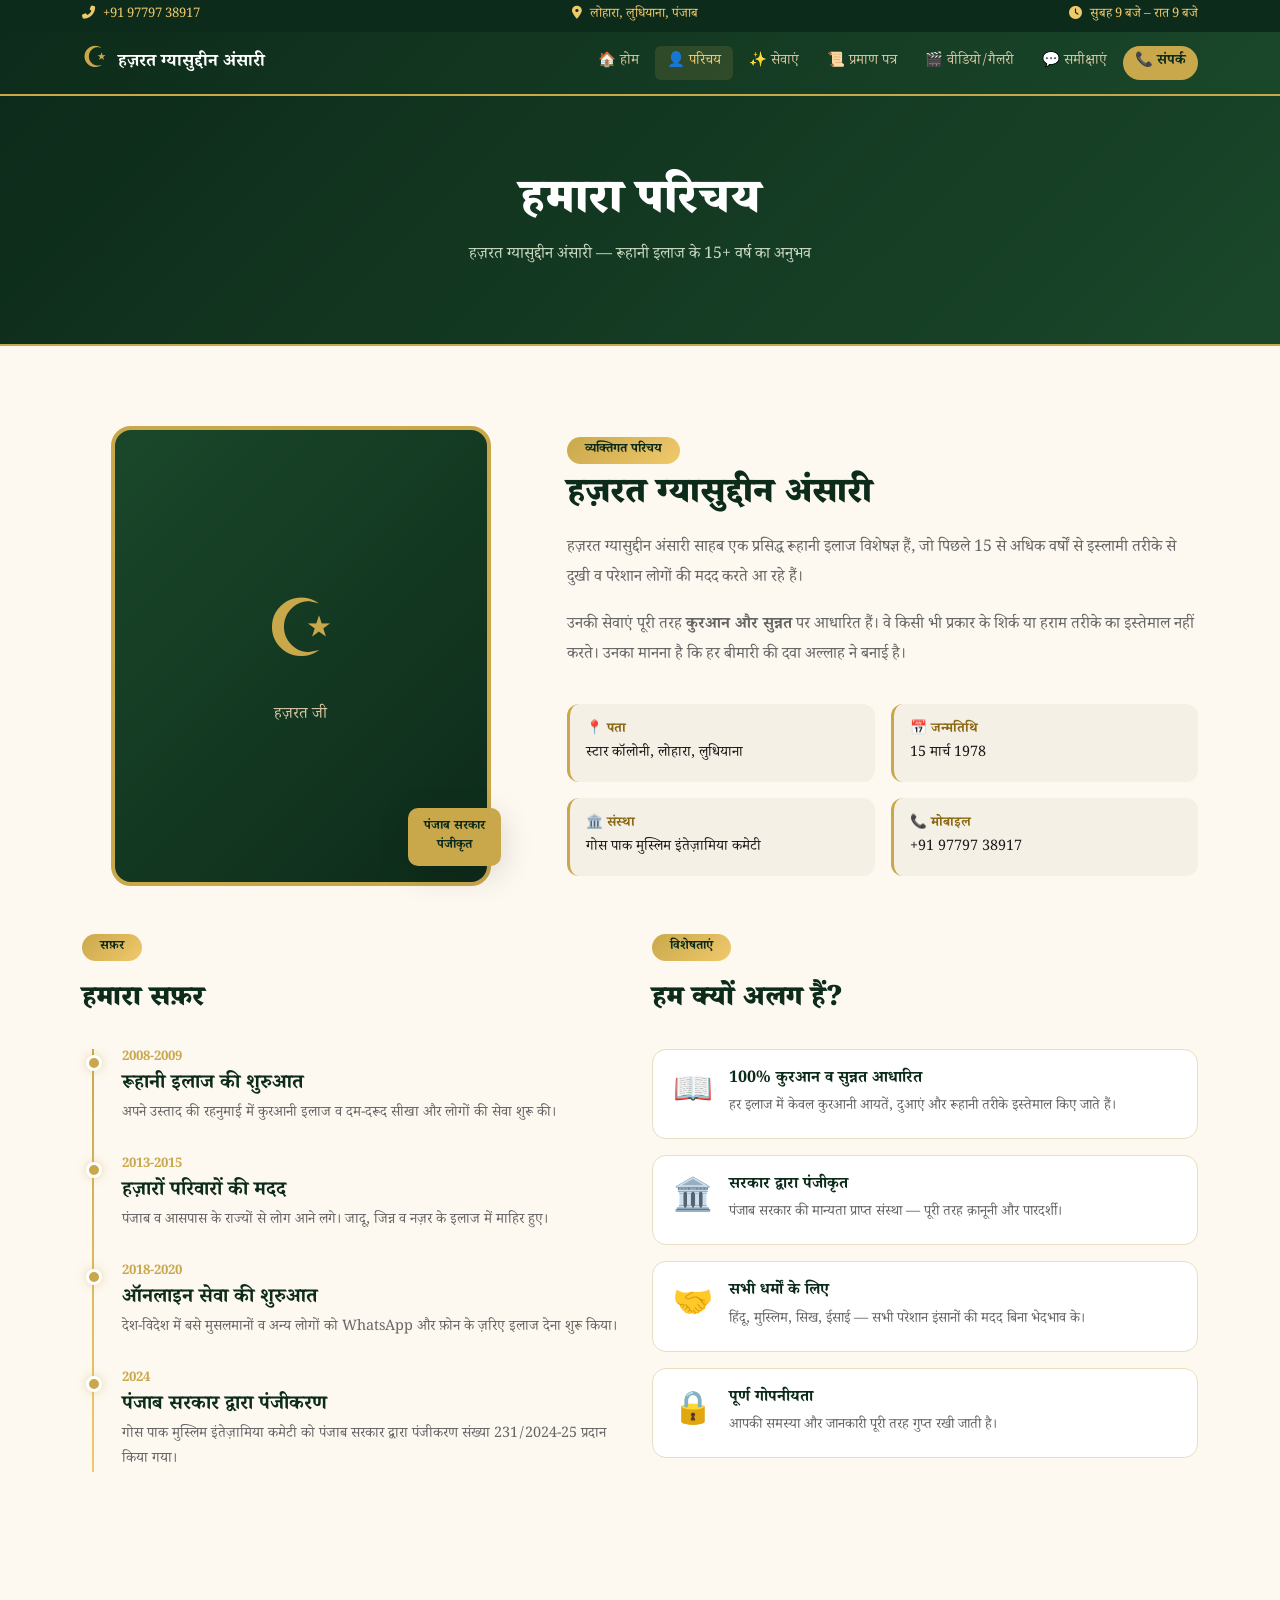
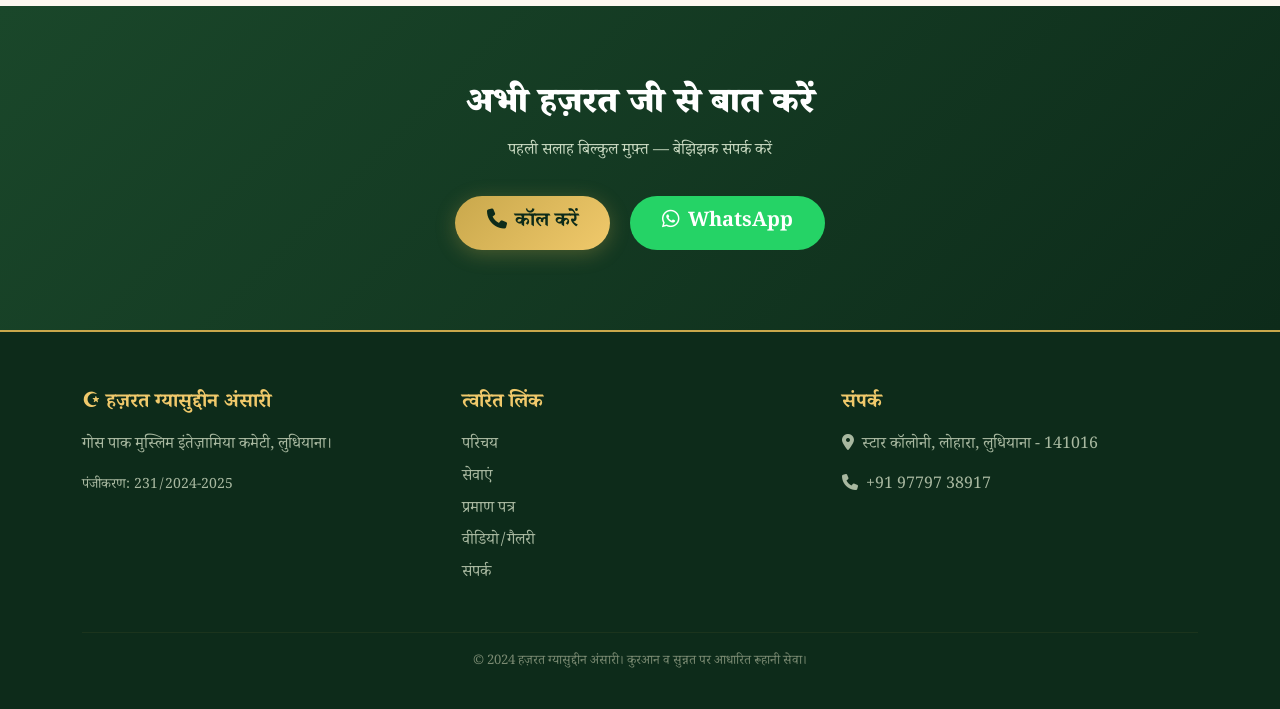
==== about.html @ 9ae83338 "first commit" ====
<!DOCTYPE html>
<html lang="hi">
<head>
<meta charset="UTF-8">
<meta name="viewport" content="width=device-width, initial-scale=1.0">
<title>परिचय — हज़रत ग्यासुद्दीन अंसारी</title>
<link href="https://fonts.googleapis.com/css2?family=Noto+Nastaliq+Urdu&family=Noto+Serif+Devanagari:wght@400;600;700;900&family=Cinzel+Decorative:wght@400;700&display=swap" rel="stylesheet">
<link rel="stylesheet" href="https://cdn.jsdelivr.net/npm/bootstrap@5.3.0/dist/css/bootstrap.min.css">
<link rel="stylesheet" href="https://cdnjs.cloudflare.com/ajax/libs/font-awesome/6.4.0/css/all.min.css">
<link rel="stylesheet" href="style.css">
</head>
<body>
<div class="particles" id="particles"></div>
<div class="topbar">
  <div class="container d-flex justify-content-between align-items-center flex-wrap gap-2">
    <span><i class="fas fa-phone-alt me-2"></i>+91 97797 38917</span>
    <span><i class="fas fa-map-marker-alt me-2"></i>लोहारा, लुधियाना, पंजाब</span>
    <span><i class="fas fa-clock me-2"></i>सुबह 9 बजे – रात 9 बजे</span>
  </div>
</div>
<nav class="navbar navbar-expand-lg sticky-top main-nav">
  <div class="container">
    <a class="navbar-brand" href="index.html"><span class="brand-arabic">☪</span><span class="brand-text">हज़रत ग्यासुद्दीन अंसारी</span></a>
    <button class="navbar-toggler" type="button" data-bs-toggle="collapse" data-bs-target="#navMenu"><span class="navbar-toggler-icon"></span></button>
    <div class="collapse navbar-collapse" id="navMenu">
      <ul class="navbar-nav ms-auto gap-1">
        <li class="nav-item"><a class="nav-link" href="index.html">🏠 होम</a></li>
        <li class="nav-item"><a class="nav-link active" href="about.html">👤 परिचय</a></li>
        <li class="nav-item"><a class="nav-link" href="services.html">✨ सेवाएं</a></li>
        <li class="nav-item"><a class="nav-link" href="certificate.html">📜 प्रमाण पत्र</a></li>
        <li class="nav-item"><a class="nav-link" href="gallery.html">🎬 वीडियो/गैलरी</a></li>
        <li class="nav-item"><a class="nav-link" href="testimonials.html">💬 समीक्षाएं</a></li>
        <li class="nav-item"><a class="nav-link btn-contact" href="contact.html">📞 संपर्क</a></li>
      </ul>
    </div>
  </div>
</nav>

<div class="page-hero">
  <div class="container">
    <h1>हमारा परिचय</h1>
    <p>हज़रत ग्यासुद्दीन अंसारी — रूहानी इलाज के 15+ वर्ष का अनुभव</p>
  </div>
</div>

<section class="section-padded">
  <div class="container">
    <div class="row align-items-center g-5 mb-5">
      <div class="col-lg-5 text-center">
        <div class="about-img-wrap">
          <img src="hazrat-photo.jpg" alt="हज़रत जी" class="about-photo" style="max-width:380px" onerror="this.style.display='none'; this.nextElementSibling.style.display='flex'">
          <div style="display:none; width:380px; height:460px; background:linear-gradient(135deg,#1a472a,#0d2b1a); border-radius:20px; border:4px solid #c9a84c; align-items:center; justify-content:center; flex-direction:column; color:#c9a84c; font-size:5rem; margin:auto;">
            ☪<br><span style="font-size:1rem; color:#d4c5a0;">हज़रत जी</span>
          </div>
          <div class="about-img-badge">पंजाब सरकार<br>पंजीकृत</div>
        </div>
      </div>
      <div class="col-lg-7">
        <span class="section-tag">व्यक्तिगत परिचय</span>
        <h2 class="about-title" style="color:var(--green-dark);">हज़रत ग्यासुद्दीन अंसारी</h2>
        <p style="color:var(--text-muted); line-height:1.9; margin-bottom:16px;">हज़रत ग्यासुद्दीन अंसारी साहब एक प्रसिद्ध रूहानी इलाज विशेषज्ञ हैं, जो पिछले 15 से अधिक वर्षों से इस्लामी तरीके से दुखी व परेशान लोगों की मदद करते आ रहे हैं।</p>
        <p style="color:var(--text-muted); line-height:1.9; margin-bottom:16px;">उनकी सेवाएं पूरी तरह <strong>कुरआन और सुन्नत</strong> पर आधारित हैं। वे किसी भी प्रकार के शिर्क या हराम तरीके का इस्तेमाल नहीं करते। उनका मानना है कि हर बीमारी की दवा अल्लाह ने बनाई है।</p>
        <div class="row g-3 mt-2">
          <div class="col-sm-6">
            <div style="background:#f5f0e6; border-radius:12px; padding:16px; border-left:3px solid var(--gold);">
              <div style="color:var(--gold-dark); font-weight:700; font-size:0.85rem;">📍 पता</div>
              <div style="color:var(--text-dark); font-size:0.9rem; margin-top:4px;">स्टार कॉलोनी, लोहारा, लुधियाना</div>
            </div>
          </div>
          <div class="col-sm-6">
            <div style="background:#f5f0e6; border-radius:12px; padding:16px; border-left:3px solid var(--gold);">
              <div style="color:var(--gold-dark); font-weight:700; font-size:0.85rem;">📅 जन्मतिथि</div>
              <div style="color:var(--text-dark); font-size:0.9rem; margin-top:4px;">15 मार्च 1978</div>
            </div>
          </div>
          <div class="col-sm-6">
            <div style="background:#f5f0e6; border-radius:12px; padding:16px; border-left:3px solid var(--gold);">
              <div style="color:var(--gold-dark); font-weight:700; font-size:0.85rem;">🏛️ संस्था</div>
              <div style="color:var(--text-dark); font-size:0.9rem; margin-top:4px;">गोस पाक मुस्लिम इंतेज़ामिया कमेटी</div>
            </div>
          </div>
          <div class="col-sm-6">
            <div style="background:#f5f0e6; border-radius:12px; padding:16px; border-left:3px solid var(--gold);">
              <div style="color:var(--gold-dark); font-weight:700; font-size:0.85rem;">📞 मोबाइल</div>
              <div style="color:var(--text-dark); font-size:0.9rem; margin-top:4px;">+91 97797 38917</div>
            </div>
          </div>
        </div>
      </div>
    </div>

    <!-- Timeline -->
    <div class="row mt-5">
      <div class="col-lg-6 mb-4">
        <span class="section-tag">सफ़र</span>
        <h3 style="color:var(--green-dark); font-weight:900; margin:12px 0 30px;">हमारा सफ़र</h3>
        <div class="timeline">
          <div class="timeline-item">
            <div class="timeline-year">2008-2009</div>
            <h5>रूहानी इलाज की शुरुआत</h5>
            <p>अपने उस्ताद की रहनुमाई में कुरआनी इलाज व दम-दरूद सीखा और लोगों की सेवा शुरू की।</p>
          </div>
          <div class="timeline-item">
            <div class="timeline-year">2013-2015</div>
            <h5>हज़ारों परिवारों की मदद</h5>
            <p>पंजाब व आसपास के राज्यों से लोग आने लगे। जादू, जिन्न व नज़र के इलाज में माहिर हुए।</p>
          </div>
          <div class="timeline-item">
            <div class="timeline-year">2018-2020</div>
            <h5>ऑनलाइन सेवा की शुरुआत</h5>
            <p>देश-विदेश में बसे मुसलमानों व अन्य लोगों को WhatsApp और फ़ोन के ज़रिए इलाज देना शुरू किया।</p>
          </div>
          <div class="timeline-item">
            <div class="timeline-year">2024</div>
            <h5>पंजाब सरकार द्वारा पंजीकरण</h5>
            <p>गोस पाक मुस्लिम इंतेज़ामिया कमेटी को पंजाब सरकार द्वारा पंजीकरण संख्या 231/2024-25 प्रदान किया गया।</p>
          </div>
        </div>
      </div>
      <div class="col-lg-6">
        <span class="section-tag">विशेषताएं</span>
        <h3 style="color:var(--green-dark); font-weight:900; margin:12px 0 30px;">हम क्यों अलग हैं?</h3>
        <div style="display:flex; flex-direction:column; gap:16px;">
          <div style="background:white; border-radius:14px; padding:20px; border:1px solid #e8dfc0; display:flex; gap:16px; align-items:flex-start;">
            <span style="font-size:2rem;">📖</span>
            <div>
              <h6 style="color:var(--green-dark); font-weight:700;">100% कुरआन व सुन्नत आधारित</h6>
              <p style="color:var(--text-muted); font-size:0.88rem; margin:0;">हर इलाज में केवल कुरआनी आयतें, दुआएं और रूहानी तरीके इस्तेमाल किए जाते हैं।</p>
            </div>
          </div>
          <div style="background:white; border-radius:14px; padding:20px; border:1px solid #e8dfc0; display:flex; gap:16px; align-items:flex-start;">
            <span style="font-size:2rem;">🏛️</span>
            <div>
              <h6 style="color:var(--green-dark); font-weight:700;">सरकार द्वारा पंजीकृत</h6>
              <p style="color:var(--text-muted); font-size:0.88rem; margin:0;">पंजाब सरकार की मान्यता प्राप्त संस्था — पूरी तरह क़ानूनी और पारदर्शी।</p>
            </div>
          </div>
          <div style="background:white; border-radius:14px; padding:20px; border:1px solid #e8dfc0; display:flex; gap:16px; align-items:flex-start;">
            <span style="font-size:2rem;">🤝</span>
            <div>
              <h6 style="color:var(--green-dark); font-weight:700;">सभी धर्मों के लिए</h6>
              <p style="color:var(--text-muted); font-size:0.88rem; margin:0;">हिंदू, मुस्लिम, सिख, ईसाई — सभी परेशान इंसानों की मदद बिना भेदभाव के।</p>
            </div>
          </div>
          <div style="background:white; border-radius:14px; padding:20px; border:1px solid #e8dfc0; display:flex; gap:16px; align-items:flex-start;">
            <span style="font-size:2rem;">🔒</span>
            <div>
              <h6 style="color:var(--green-dark); font-weight:700;">पूर्ण गोपनीयता</h6>
              <p style="color:var(--text-muted); font-size:0.88rem; margin:0;">आपकी समस्या और जानकारी पूरी तरह गुप्त रखी जाती है।</p>
            </div>
          </div>
        </div>
      </div>
    </div>
  </div>
</section>

<section class="cta-section text-center">
  <div class="container">
    <h2>अभी हज़रत जी से बात करें</h2>
    <p>पहली सलाह बिल्कुल मुफ़्त — बेझिझक संपर्क करें</p>
    <a href="tel:+919779738917" class="btn btn-gold btn-lg me-3 mt-3"><i class="fas fa-phone me-2"></i>कॉल करें</a>
    <a href="https://wa.me/919779738917" class="btn btn-whatsapp btn-lg mt-3"><i class="fab fa-whatsapp me-2"></i>WhatsApp</a>
  </div>
</section>

<footer class="main-footer">
  <div class="container">
    <div class="row g-4">
      <div class="col-md-4"><h5>☪ हज़रत ग्यासुद्दीन अंसारी</h5><p>गोस पाक मुस्लिम इंतेज़ामिया कमेटी, लुधियाना।</p><p><small>पंजीकरण: 231/2024-2025</small></p></div>
      <div class="col-md-4"><h5>त्वरित लिंक</h5><ul class="footer-links"><li><a href="about.html">परिचय</a></li><li><a href="services.html">सेवाएं</a></li><li><a href="certificate.html">प्रमाण पत्र</a></li><li><a href="gallery.html">वीडियो/गैलरी</a></li><li><a href="contact.html">संपर्क</a></li></ul></div>
      <div class="col-md-4"><h5>संपर्क</h5><p><i class="fas fa-map-marker-alt me-2"></i>स्टार कॉलोनी, लोहारा, लुधियाना - 141016</p><p><i class="fas fa-phone me-2"></i>+91 97797 38917</p></div>
    </div>
    <hr class="footer-hr"><p class="text-center footer-copy">© 2024 हज़रत ग्यासुद्दीन अंसारी। कुरआन व सुन्नत पर आधारित रूहानी सेवा।</p>
  </div>
</footer>
<script src="https://cdn.jsdelivr.net/npm/bootstrap@5.3.0/dist/js/bootstrap.bundle.min.js"></script>
<script src="main.js"></script>
</body>
</html>
---- style.css ----
/* ===== CSS VARIABLES ===== */
:root {
  --gold: #c9a84c;
  --gold-light: #f0c96b;
  --gold-dark: #8b6914;
  --green-dark: #0d2b1a;
  --green-mid: #1a472a;
  --green-light: #2d6a4f;
  --cream: #fdf8f0;
  --text-dark: #1a1a1a;
  --text-muted: #666;
  --white: #ffffff;
  --shadow: 0 8px 32px rgba(0,0,0,0.15);
  --shadow-gold: 0 4px 20px rgba(201,168,76,0.3);
  --font-hindi: 'Noto Serif Devanagari', serif;
  --font-display: 'Cinzel Decorative', serif;
}

* { box-sizing: border-box; margin: 0; padding: 0; }

body {
  font-family: var(--font-hindi);
  background-color: var(--cream);
  color: var(--text-dark);
  overflow-x: hidden;
}

/* ===== PARTICLES ===== */
.particles {
  position: fixed; top: 0; left: 0; width: 100%; height: 100%;
  pointer-events: none; z-index: 0; overflow: hidden;
}
.particle {
  position: absolute; width: 4px; height: 4px;
  background: var(--gold); border-radius: 50%;
  opacity: 0; animation: floatUp linear infinite;
}
@keyframes floatUp {
  0% { transform: translateY(100vh) rotate(0deg); opacity: 0.6; }
  100% { transform: translateY(-100px) rotate(360deg); opacity: 0; }
}

/* ===== TOP BAR ===== */
.topbar {
  background: var(--green-dark);
  color: var(--gold-light);
  font-size: 0.82rem;
  padding: 6px 0;
  z-index: 1000;
  position: relative;
}

/* ===== NAVBAR ===== */
.main-nav {
  background: linear-gradient(135deg, var(--green-dark) 0%, var(--green-mid) 100%);
  border-bottom: 2px solid var(--gold);
  padding: 12px 0;
  z-index: 999;
}
.navbar-brand {
  display: flex; align-items: center; gap: 10px;
  text-decoration: none;
}
.brand-arabic {
  font-size: 1.8rem; color: var(--gold); line-height: 1;
}
.brand-text {
  color: var(--white);
  font-family: var(--font-hindi);
  font-size: 1.1rem;
  font-weight: 700;
  line-height: 1.2;
}
.nav-link {
  color: #d4c5a0 !important;
  font-size: 0.9rem;
  padding: 6px 12px !important;
  border-radius: 6px;
  transition: all 0.3s;
  font-family: var(--font-hindi);
}
.nav-link:hover, .nav-link.active {
  color: var(--gold-light) !important;
  background: rgba(201,168,76,0.15);
}
.btn-contact {
  background: var(--gold) !important;
  color: var(--green-dark) !important;
  font-weight: 700 !important;
  border-radius: 25px !important;
}
.btn-contact:hover {
  background: var(--gold-light) !important;
}
.navbar-toggler { border-color: var(--gold); }
.navbar-toggler-icon { filter: invert(1); }

/* ===== HERO ===== */
.hero-section {
  min-height: 92vh;
  background: linear-gradient(135deg, var(--green-dark) 0%, #0a1f12 40%, #162d1e 70%, var(--green-dark) 100%);
  display: flex; align-items: center; justify-content: center;
  position: relative; overflow: hidden;
}
.hero-section::before {
  content: '';
  position: absolute; inset: 0;
  background: url("data:image/svg+xml,%3Csvg width='60' height='60' viewBox='0 0 60 60' xmlns='http://www.w3.org/2000/svg'%3E%3Cg fill='none' fill-rule='evenodd'%3E%3Cg fill='%23c9a84c' fill-opacity='0.05'%3E%3Cpath d='M36 34v-4h-2v4h-4v2h4v4h2v-4h4v-2h-4zm0-30V0h-2v4h-4v2h4v4h2V6h4V4h-4zM6 34v-4H4v4H0v2h4v4h2v-4h4v-2H6zM6 4V0H4v4H0v2h4v4h2V6h4V4H6z'/%3E%3C/g%3E%3C/g%3E%3C/svg%3E");
}
.hero-overlay {
  position: absolute; inset: 0;
  background: radial-gradient(ellipse at center, rgba(201,168,76,0.08) 0%, transparent 70%);
}
.hero-content {
  position: relative; z-index: 2;
  padding: 60px 20px;
}
.bismillah-text {
  font-family: 'Noto Nastaliq Urdu', serif;
  font-size: clamp(1.4rem, 4vw, 2.2rem);
  color: var(--gold);
  margin-bottom: 20px;
  text-shadow: 0 0 30px rgba(201,168,76,0.5);
  animation: glowPulse 3s ease-in-out infinite;
}
@keyframes glowPulse {
  0%, 100% { text-shadow: 0 0 20px rgba(201,168,76,0.4); }
  50% { text-shadow: 0 0 40px rgba(201,168,76,0.8); }
}
.hero-title {
  font-family: var(--font-hindi);
  font-size: clamp(2rem, 6vw, 4rem);
  font-weight: 900;
  color: var(--white);
  line-height: 1.2;
  margin-bottom: 16px;
  animation: fadeInUp 0.8s ease both;
}
.hero-subtitle {
  font-size: clamp(0.9rem, 2vw, 1.15rem);
  color: #c8d8c0;
  max-width: 700px;
  margin: 0 auto 20px;
  animation: fadeInUp 0.8s 0.2s ease both;
}
.hero-badge {
  display: inline-block;
  background: rgba(201,168,76,0.15);
  border: 1px solid var(--gold);
  color: var(--gold-light);
  padding: 8px 24px;
  border-radius: 30px;
  font-size: 0.85rem;
  margin-bottom: 10px;
  animation: fadeInUp 0.8s 0.4s ease both;
}
.hero-btns { animation: fadeInUp 0.8s 0.6s ease both; }

@keyframes fadeInUp {
  from { opacity: 0; transform: translateY(30px); }
  to { opacity: 1; transform: translateY(0); }
}

/* ===== BUTTONS ===== */
.btn-gold {
  background: linear-gradient(135deg, var(--gold) 0%, var(--gold-light) 100%);
  color: var(--green-dark) !important;
  font-weight: 700;
  padding: 12px 32px;
  border-radius: 30px;
  border: none;
  font-family: var(--font-hindi);
  transition: all 0.3s;
  box-shadow: var(--shadow-gold);
}
.btn-gold:hover {
  transform: translateY(-3px);
  box-shadow: 0 8px 30px rgba(201,168,76,0.5);
  background: linear-gradient(135deg, var(--gold-light), var(--gold));
  color: var(--green-dark) !important;
}
.btn-outline-gold {
  background: transparent;
  border: 2px solid var(--gold);
  color: var(--gold);
  font-weight: 600;
  padding: 10px 28px;
  border-radius: 30px;
  font-family: var(--font-hindi);
  transition: all 0.3s;
}
.btn-outline-gold:hover {
  background: var(--gold);
  color: var(--green-dark);
}
.btn-whatsapp {
  background: #25D366;
  color: white !important;
  font-weight: 700;
  padding: 12px 32px;
  border-radius: 30px;
  border: none;
  font-family: var(--font-hindi);
  transition: all 0.3s;
}
.btn-whatsapp:hover {
  background: #1da851;
  transform: translateY(-3px);
  color: white !important;
}

/* ===== STATS BAR ===== */
.stats-bar {
  background: linear-gradient(135deg, var(--gold-dark), var(--gold), var(--gold-dark));
  padding: 20px 0;
}
.stat-item { padding: 10px 20px; border-right: 1px solid rgba(255,255,255,0.3); }
.stat-item:last-child { border-right: none; }
.stat-num {
  font-size: 2rem; font-weight: 900;
  color: var(--green-dark);
  font-family: var(--font-hindi);
}
.stat-label { font-size: 0.82rem; color: var(--green-dark); font-weight: 600; }

/* ===== SECTIONS ===== */
.section-padded { padding: 80px 0; }
.bg-light-pattern {
  background: var(--cream);
  position: relative;
}
.section-tag {
  background: linear-gradient(135deg, var(--gold), var(--gold-light));
  color: var(--green-dark);
  padding: 4px 18px;
  border-radius: 20px;
  font-size: 0.8rem;
  font-weight: 700;
  display: inline-block;
  margin-bottom: 12px;
}
.section-title h2 {
  font-size: clamp(1.6rem, 4vw, 2.4rem);
  font-weight: 900;
  color: var(--green-dark);
  margin-bottom: 10px;
}
.section-sub { color: var(--text-muted); font-size: 1rem; }

/* ===== SERVICE CARDS ===== */
.service-card {
  background: white;
  border-radius: 16px;
  padding: 30px 24px;
  height: 100%;
  border: 1px solid #e8dfc0;
  transition: all 0.4s;
  position: relative;
  overflow: hidden;
}
.service-card::before {
  content: '';
  position: absolute; bottom: 0; left: 0; right: 0; height: 3px;
  background: linear-gradient(90deg, var(--gold), var(--gold-light));
  transform: scaleX(0); transition: transform 0.3s;
}
.service-card:hover {
  transform: translateY(-8px);
  box-shadow: var(--shadow-gold);
  border-color: var(--gold);
}
.service-card:hover::before { transform: scaleX(1); }
.service-icon { font-size: 2.8rem; margin-bottom: 14px; }
.service-card h4 {
  color: var(--green-dark);
  font-size: 1.1rem;
  font-weight: 700;
  margin-bottom: 10px;
}
.service-card p { color: var(--text-muted); font-size: 0.9rem; line-height: 1.7; }
.service-link { color: var(--gold-dark); font-weight: 600; text-decoration: none; font-size: 0.9rem; }
.service-link:hover { color: var(--gold); }

/* ===== ABOUT PREVIEW ===== */
.about-preview { background: var(--green-dark); }
.about-img-wrap { position: relative; display: inline-block; }
.about-photo {
  width: 100%; max-width: 380px;
  border-radius: 20px;
  border: 4px solid var(--gold);
  box-shadow: 0 20px 60px rgba(0,0,0,0.4), var(--shadow-gold);
}
.about-img-badge {
  position: absolute; bottom: 20px; right: -10px;
  background: var(--gold);
  color: var(--green-dark);
  padding: 10px 16px;
  border-radius: 10px;
  font-size: 0.8rem;
  font-weight: 700;
  text-align: center;
  box-shadow: var(--shadow);
}
.about-title {
  font-size: clamp(1.6rem, 4vw, 2.2rem);
  font-weight: 900;
  color: var(--white);
  margin-bottom: 16px;
}
.about-desc { color: #c8d8c0; line-height: 1.8; margin-bottom: 20px; }
.about-points { list-style: none; padding: 0; }
.about-points li {
  color: #d4c5a0;
  padding: 8px 0;
  border-bottom: 1px solid rgba(201,168,76,0.2);
  font-size: 0.95rem;
}

/* ===== TESTIMONIALS ===== */
.testimonial-bg { background: #f5f0e6; }
.testi-card {
  background: white;
  border-radius: 16px;
  padding: 28px;
  border-left: 4px solid var(--gold);
  box-shadow: var(--shadow);
  height: 100%;
}
.testi-stars { color: var(--gold); font-size: 1.2rem; margin-bottom: 12px; }
.testi-card p { color: var(--text-muted); line-height: 1.8; font-style: italic; margin-bottom: 14px; }
.testi-name { color: var(--green-dark); font-weight: 700; font-size: 0.9rem; }

/* ===== CTA SECTION ===== */
.cta-section {
  background: linear-gradient(135deg, var(--green-mid), var(--green-dark));
  padding: 80px 20px;
  position: relative;
}
.cta-section h2 { color: var(--white); font-size: clamp(1.5rem, 4vw, 2.2rem); font-weight: 900; margin-bottom: 12px; }
.cta-section p { color: #c8d8c0; font-size: 1rem; }

/* ===== FOOTER ===== */
.main-footer {
  background: var(--green-dark);
  color: #a8b8a0;
  padding: 60px 0 20px;
  border-top: 2px solid var(--gold);
}
.main-footer h5 { color: var(--gold-light); margin-bottom: 18px; font-weight: 700; }
.footer-links { list-style: none; padding: 0; }
.footer-links li { margin-bottom: 8px; }
.footer-links a { color: #a8b8a0; text-decoration: none; transition: color 0.3s; }
.footer-links a:hover { color: var(--gold); }
.footer-hr { border-color: rgba(201,168,76,0.3); margin: 30px 0 20px; }
.footer-copy { color: #7a8a72; font-size: 0.82rem; }

/* ===== PAGE HERO (inner pages) ===== */
.page-hero {
  background: linear-gradient(135deg, var(--green-dark), var(--green-mid));
  padding: 80px 0 60px;
  text-align: center;
  border-bottom: 2px solid var(--gold);
}
.page-hero h1 { color: var(--white); font-size: clamp(1.8rem, 5vw, 3rem); font-weight: 900; margin-bottom: 10px; }
.page-hero p { color: #c8d8c0; font-size: 1rem; }

/* ===== CERTIFICATE PAGE ===== */
.cert-img {
  max-width: 100%;
  border: 4px solid var(--gold);
  border-radius: 12px;
  box-shadow: var(--shadow-gold);
}
.cert-info-box {
  background: white;
  border-radius: 16px;
  padding: 30px;
  border: 1px solid #e8dfc0;
  height: 100%;
}
.cert-detail { display: flex; gap: 10px; margin-bottom: 14px; align-items: flex-start; }
.cert-detail .label { color: var(--gold-dark); font-weight: 700; min-width: 130px; }
.cert-detail .value { color: var(--text-dark); }

/* ===== GALLERY ===== */
.yt-embed { border-radius: 12px; overflow: hidden; box-shadow: var(--shadow); border: 2px solid var(--gold); }
.yt-embed iframe { width: 100%; aspect-ratio: 16/9; border: none; }
.gallery-placeholder {
  background: linear-gradient(135deg, var(--green-dark), var(--green-mid));
  border-radius: 12px;
  padding: 60px 20px;
  text-align: center;
  border: 2px dashed var(--gold);
  color: #c8d8c0;
}
.gallery-placeholder i { font-size: 3rem; color: var(--gold); margin-bottom: 14px; display: block; }

/* ===== CONTACT PAGE ===== */
.contact-card {
  background: white;
  border-radius: 16px;
  padding: 30px;
  text-align: center;
  border: 1px solid #e8dfc0;
  transition: all 0.3s;
  height: 100%;
}
.contact-card:hover { transform: translateY(-5px); box-shadow: var(--shadow-gold); border-color: var(--gold); }
.contact-icon { font-size: 3rem; margin-bottom: 16px; }
.contact-card h5 { color: var(--green-dark); font-weight: 700; margin-bottom: 8px; }
.contact-card p { color: var(--text-muted); font-size: 0.9rem; }
.contact-form {
  background: white;
  border-radius: 20px;
  padding: 40px;
  box-shadow: var(--shadow);
  border: 1px solid #e8dfc0;
}
.form-control, .form-select {
  border: 1px solid #ddd;
  border-radius: 10px;
  padding: 12px 16px;
  font-family: var(--font-hindi);
  font-size: 0.9rem;
  transition: border-color 0.3s;
}
.form-control:focus, .form-select:focus {
  border-color: var(--gold);
  box-shadow: 0 0 0 3px rgba(201,168,76,0.15);
}
.form-label { color: var(--green-dark); font-weight: 600; font-size: 0.9rem; margin-bottom: 6px; }

/* ===== ABOUT DETAIL PAGE ===== */
.timeline { position: relative; padding-left: 40px; }
.timeline::before {
  content: ''; position: absolute; left: 10px; top: 0; bottom: 0;
  width: 2px; background: linear-gradient(180deg, var(--gold), var(--gold-light));
}
.timeline-item { position: relative; margin-bottom: 30px; }
.timeline-item::before {
  content: ''; position: absolute; left: -36px; top: 6px;
  width: 16px; height: 16px; border-radius: 50%;
  background: var(--gold); border: 3px solid white;
  box-shadow: 0 0 10px rgba(201,168,76,0.4);
}
.timeline-item h5 { color: var(--green-dark); font-weight: 700; margin-bottom: 5px; }
.timeline-item p { color: var(--text-muted); font-size: 0.9rem; line-height: 1.7; }
.timeline-year { color: var(--gold); font-size: 0.82rem; font-weight: 700; margin-bottom: 4px; }

/* ===== SERVICES DETAIL ===== */
.service-detail-card {
  background: white;
  border-radius: 20px;
  padding: 35px;
  margin-bottom: 30px;
  border: 1px solid #e8dfc0;
  display: flex; gap: 24px; align-items: flex-start;
  transition: all 0.3s;
}
.service-detail-card:hover { box-shadow: var(--shadow-gold); border-color: var(--gold); }
.service-detail-icon { font-size: 3.5rem; flex-shrink: 0; }
.service-detail-card h4 { color: var(--green-dark); font-size: 1.3rem; font-weight: 700; margin-bottom: 10px; }
.service-detail-card p { color: var(--text-muted); line-height: 1.8; }
.service-tags { display: flex; flex-wrap: wrap; gap: 8px; margin-top: 12px; }
.service-tag {
  background: #f0e8d0; color: var(--gold-dark);
  padding: 4px 12px; border-radius: 20px; font-size: 0.78rem; font-weight: 600;
}

/* ===== RESPONSIVE ===== */
@media (max-width: 768px) {
  .service-detail-card { flex-direction: column; gap: 14px; }
  .stat-item { border-right: none; border-bottom: 1px solid rgba(255,255,255,0.3); }
  .stat-item:last-child { border-bottom: none; }
  .topbar .container { justify-content: center; }
  .hero-btns .btn { display: block; width: 80%; margin: 8px auto; }
}
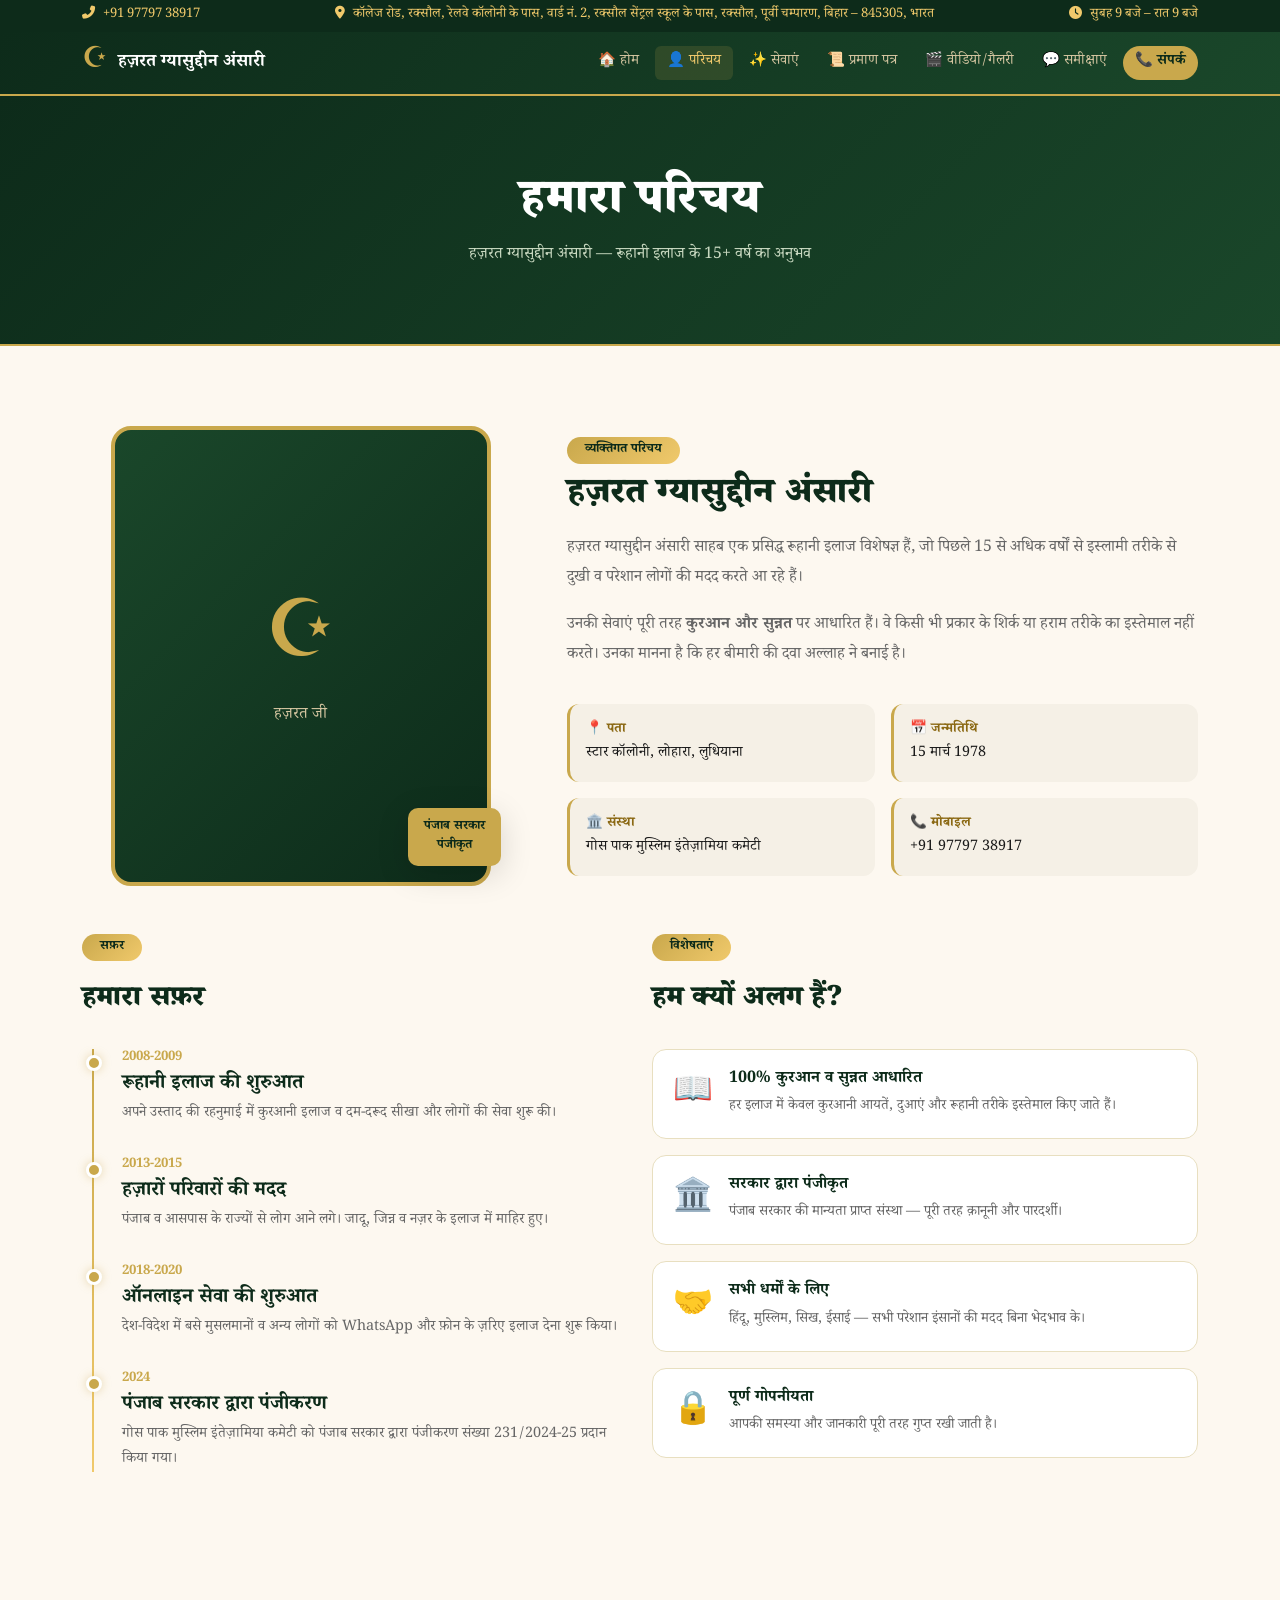
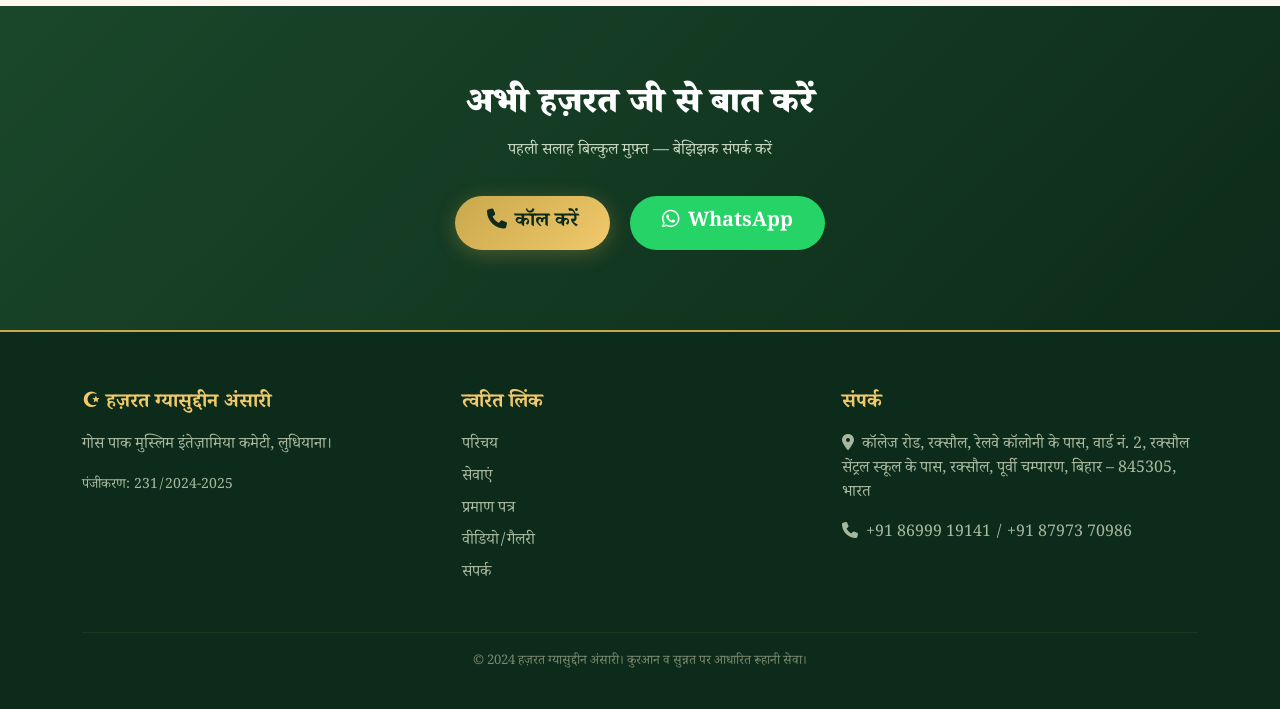
==== commit 920e026a: "updated address" ====
--- a/about.html
+++ b/about.html
@@ -14,7 +14,7 @@
 <div class="topbar">
   <div class="container d-flex justify-content-between align-items-center flex-wrap gap-2">
     <span><i class="fas fa-phone-alt me-2"></i>+91 97797 38917</span>
-    <span><i class="fas fa-map-marker-alt me-2"></i>लोहारा, लुधियाना, पंजाब</span>
+    <span><i class="fas fa-map-marker-alt me-2"></i>कॉलेज रोड, रक्सौल, रेलवे कॉलोनी के पास, वार्ड नं. 2, रक्सौल सेंट्रल स्कूल के पास, रक्सौल, पूर्वी चम्पारण, बिहार – 845305, भारत</span>
     <span><i class="fas fa-clock me-2"></i>सुबह 9 बजे – रात 9 बजे</span>
   </div>
 </div>
@@ -48,7 +48,7 @@
     <div class="row align-items-center g-5 mb-5">
       <div class="col-lg-5 text-center">
         <div class="about-img-wrap">
-          <img src="hazrat-photo.jpg" alt="हज़रत जी" class="about-photo" style="max-width:380px" onerror="this.style.display='none'; this.nextElementSibling.style.display='flex'">
+          <img src="./Gallary/hazrat-photo.jpg" alt="हज़रत जी" class="about-photo" style="max-width:380px" onerror="this.style.display='none'; this.nextElementSibling.style.display='flex'">
           <div style="display:none; width:380px; height:460px; background:linear-gradient(135deg,#1a472a,#0d2b1a); border-radius:20px; border:4px solid #c9a84c; align-items:center; justify-content:center; flex-direction:column; color:#c9a84c; font-size:5rem; margin:auto;">
             ☪<br><span style="font-size:1rem; color:#d4c5a0;">हज़रत जी</span>
           </div>
@@ -169,7 +169,7 @@
     <div class="row g-4">
       <div class="col-md-4"><h5>☪ हज़रत ग्यासुद्दीन अंसारी</h5><p>गोस पाक मुस्लिम इंतेज़ामिया कमेटी, लुधियाना।</p><p><small>पंजीकरण: 231/2024-2025</small></p></div>
       <div class="col-md-4"><h5>त्वरित लिंक</h5><ul class="footer-links"><li><a href="about.html">परिचय</a></li><li><a href="services.html">सेवाएं</a></li><li><a href="certificate.html">प्रमाण पत्र</a></li><li><a href="gallery.html">वीडियो/गैलरी</a></li><li><a href="contact.html">संपर्क</a></li></ul></div>
-      <div class="col-md-4"><h5>संपर्क</h5><p><i class="fas fa-map-marker-alt me-2"></i>स्टार कॉलोनी, लोहारा, लुधियाना - 141016</p><p><i class="fas fa-phone me-2"></i>+91 97797 38917</p></div>
+      <div class="col-md-4"><h5>संपर्क</h5><p><i class="fas fa-map-marker-alt me-2"></i>कॉलेज रोड, रक्सौल, रेलवे कॉलोनी के पास, वार्ड नं. 2, रक्सौल सेंट्रल स्कूल के पास, रक्सौल, पूर्वी चम्पारण, बिहार – 845305, भारत</p><p><i class="fas fa-phone me-2"></i>+91 86999 19141 / +91 87973 70986</p></div>
     </div>
     <hr class="footer-hr"><p class="text-center footer-copy">© 2024 हज़रत ग्यासुद्दीन अंसारी। कुरआन व सुन्नत पर आधारित रूहानी सेवा।</p>
   </div>
--- a/style.css
+++ b/style.css
@@ -474,4 +474,237 @@
   .stat-item:last-child { border-bottom: none; }
   .topbar .container { justify-content: center; }
   .hero-btns .btn { display: block; width: 80%; margin: 8px auto; }
-}
+  .carousel-slide { min-height: 55vh; }
+  .carousel-content { padding: 40px 15px; }
+  .hero-title { font-size: 1.6rem; }
+  .hero-subtitle { font-size: 0.9rem; }
+  .slide-tag-hero { font-size: 0.75rem; padding: 6px 16px; }
+  .carousel-indicators button { width: 8px; height: 8px; margin: 0 3px; }
+  .carousel-indicators .active { width: 24px; }
+}
+
+@media (max-width: 480px) {
+  .carousel-slide { min-height: 50vh; background-size: contain; }
+  .carousel-content { padding: 30px 12px; }
+  .hero-title { font-size: 1.3rem; line-height: 1.3; }
+  .hero-subtitle { font-size: 0.8rem; }
+  .hero-badge { font-size: 0.7rem; padding: 4px 8px; }
+  .slide-tag-hero { font-size: 0.7rem; padding: 5px 12px; }
+  .hero-btns { display: flex; flex-direction: column; gap: 8px; }
+  .hero-btns .btn { font-size: 0.85rem; padding: 8px 16px; }
+}
+
+/* ===== POPUP ===== */
+.popup-overlay {
+  display: none;
+  position: fixed; inset: 0; z-index: 9999;
+  background: rgba(0,0,0,0.75);
+  align-items: center; justify-content: center;
+  padding: 20px;
+  animation: fadeIn 0.4s ease;
+}
+.popup-overlay.show { display: flex; }
+@keyframes fadeIn { from { opacity: 0; } to { opacity: 1; } }
+.popup-box {
+  background: white; border-radius: 24px;
+  padding: 36px 32px; max-width: 520px; width: 100%;
+  text-align: center; position: relative;
+  border: 3px solid var(--gold);
+  box-shadow: 0 20px 60px rgba(0,0,0,0.4), var(--shadow-gold);
+  animation: slideUp 0.4s ease;
+  max-height: 90vh; overflow-y: auto;
+}
+@keyframes slideUp { from { transform: translateY(40px); opacity: 0; } to { transform: translateY(0); opacity: 1; } }
+.popup-close {
+  position: absolute; top: 14px; right: 16px;
+  background: #f0e8d0; border: none; width: 32px; height: 32px;
+  border-radius: 50%; cursor: pointer; font-size: 0.9rem;
+  color: var(--green-dark); font-weight: 700;
+  transition: all 0.2s;
+}
+.popup-close:hover { background: var(--gold); color: white; }
+.popup-icon { font-size: 3rem; margin-bottom: 6px; }
+.popup-bismillah {
+  font-family: 'Noto Nastaliq Urdu', serif;
+  font-size: 1.2rem; color: var(--gold);
+  margin-bottom: 10px;
+}
+.popup-box h3 { color: var(--green-dark); font-weight: 900; font-size: 1.3rem; margin-bottom: 6px; }
+.popup-problems {
+  display: flex; flex-wrap: wrap; gap: 8px;
+  justify-content: center; margin: 14px 0;
+}
+.popup-problems span {
+  background: #f0e8d0; color: var(--gold-dark);
+  padding: 5px 12px; border-radius: 20px; font-size: 0.8rem; font-weight: 600;
+  border: 1px solid #e0d0a0;
+}
+.popup-tagline {
+  color: var(--green-mid); font-weight: 700; font-size: 0.95rem;
+  margin-bottom: 16px;
+}
+.popup-btns { display: flex; gap: 12px; justify-content: center; flex-wrap: wrap; }
+
+/* ===== HERO CAROUSEL ===== */
+.carousel-slide {
+  min-height: 70vh;
+  display: flex; align-items: center; justify-content: center;
+  position: relative;
+  background-size: contain; background-position: center; background-repeat: no-repeat;
+  background-color: #0d2b1a;
+}
+.cs1 { background-image: url('Gallary/photo1.jpeg'); }
+.cs2 { background-image: url('Gallary/photo2.jpeg'); }
+.cs3 { background-image: url('Gallary/photo3.jpeg'); }
+.cs4 { background: linear-gradient(135deg, #2b1a0d 0%, #3a2a1a 100%); }
+.cs5 { background: linear-gradient(135deg, #0d2b20 0%, #1a3a2d 100%); }
+.carousel-slide::before {
+  content: '';
+  position: absolute; inset: 0;
+  background: url("data:image/svg+xml,%3Csvg width='80' height='80' viewBox='0 0 80 80' xmlns='http://www.w3.org/2000/svg'%3E%3Cg fill='%23c9a84c' fill-opacity='0.04'%3E%3Cpath d='M40 40m-30 0a30 30 0 1 1 60 0a30 30 0 1 1 -60 0'/%3E%3C/g%3E%3C/svg%3E");
+  pointer-events: none;
+}
+.carousel-overlay {
+  position: absolute; inset: 0;
+  background: linear-gradient(to bottom, rgba(201,168,76,0.15) 0%, rgba(13,43,26,0.3) 100%);
+  pointer-events: none;
+}
+.carousel-content {
+  position: relative; z-index: 2;
+  padding: 60px 20px;
+  max-width: 600px;
+}
+.slide-tag-hero {
+  display: inline-block;
+  background: rgba(201,168,76,0.25);
+  border: 1px solid var(--gold);
+  color: var(--gold-light);
+  padding: 8px 20px; border-radius: 25px;
+  font-size: 0.85rem; margin-bottom: 14px;
+  font-weight: 600;
+}
+.carousel-indicators button {
+  width: 10px; height: 10px; border-radius: 50%;
+  background: rgba(201,168,76,0.5);
+  border: none; margin: 0 4px;
+}
+.carousel-indicators .active { background: var(--gold); width: 28px; border-radius: 5px; }
+
+/* ===== SOCIAL BAR ===== */
+.social-bar {
+  background: #0a1e12;
+  padding: 12px 0;
+  border-bottom: 1px solid rgba(201,168,76,0.2);
+}
+.social-label { color: #8aab82; font-size: 0.85rem; }
+.social-link-btn {
+  display: inline-block; padding: 5px 14px;
+  border-radius: 20px; font-size: 0.82rem;
+  font-weight: 600; text-decoration: none;
+  margin: 3px 4px; transition: all 0.3s;
+}
+.fb-btn { background: #1877F2; color: white; }
+.fb-btn:hover { background: #0d5dbf; color: white; }
+.wa-btn { background: #25D366; color: white; }
+.wa-btn:hover { background: #1da851; color: white; }
+.yt-btn { background: #FF0000; color: white; }
+.yt-btn:hover { background: #cc0000; color: white; }
+.call-btn { background: var(--gold); color: var(--green-dark); }
+.call-btn:hover { background: var(--gold-light); color: var(--green-dark); }
+
+/* ===== PHOTO CAROUSEL ===== */
+.photo-frame {
+  border-radius: 14px; overflow: hidden;
+  border: 3px solid rgba(201,168,76,0.4);
+  height: 240px;
+  transition: border-color 0.3s;
+}
+.photo-frame:hover { border-color: var(--gold); }
+.photo-frame img { width: 100%; height: 100%; object-fit: cover; }
+.pfill {
+  width: 100%; height: 100%;
+  background: linear-gradient(135deg, #1a472a, #0d2b1a);
+  display: flex; align-items: center; justify-content: center;
+  flex-direction: column; color: var(--gold);
+  font-size: 2.5rem; text-align: center;
+}
+.pfill span { font-size: 0.82rem; color: #c8d8c0; margin-top: 8px; font-family: var(--font-hindi); }
+
+/* ===== ONLINE BANNER ===== */
+.online-banner {
+  background: linear-gradient(135deg, #0d2b1a, #1a3a5c, #0d1a2b);
+  position: relative;
+  overflow: hidden;
+}
+.online-banner::before {
+  content: '💻';
+  position: absolute; right: -20px; bottom: -20px;
+  font-size: 12rem; opacity: 0.05;
+}
+.online-feat {
+  background: rgba(201,168,76,0.15);
+  border: 1px solid rgba(201,168,76,0.3);
+  color: var(--gold-light);
+  padding: 10px 16px; border-radius: 12px;
+  font-size: 0.88rem; font-weight: 600;
+  text-align: center;
+}
+.online-feat i { margin-right: 6px; }
+
+/* ===== ONLINE SERVICE CARD ACCENT ===== */
+.online-card { border-color: rgba(37,211,102,0.3) !important; }
+.online-card:hover { border-color: #25D366 !important; }
+
+/* ===== FOOTER SOCIAL ===== */
+.footer-social { display: flex; gap: 10px; }
+.fsb {
+  width: 38px; height: 38px; border-radius: 50%;
+  display: flex; align-items: center; justify-content: center;
+  text-decoration: none; font-size: 0.9rem;
+  transition: transform 0.3s, opacity 0.3s;
+}
+.fsb:hover { transform: scale(1.15); opacity: 0.9; }
+.fb-s { background: #1877F2; color: white; }
+.wa-s { background: #25D366; color: white; }
+.yt-s { background: #FF0000; color: white; }
+
+/* ===== WHATSAPP FLOAT ===== */
+.whatsapp-float {
+  position: fixed; bottom: 24px; right: 24px; z-index: 9000;
+  background: #25D366; color: white !important;
+  width: 60px; height: 60px; border-radius: 50%;
+  display: flex; align-items: center; justify-content: center;
+  font-size: 1.8rem; box-shadow: 0 4px 20px rgba(37,211,102,0.5);
+  text-decoration: none;
+  animation: waPulse 2s ease-in-out infinite;
+  transition: transform 0.3s;
+}
+.whatsapp-float:hover { transform: scale(1.1); color: white !important; }
+@keyframes waPulse {
+  0%, 100% { box-shadow: 0 4px 20px rgba(37,211,102,0.5); }
+  50% { box-shadow: 0 4px 35px rgba(37,211,102,0.8); }
+}
+
+/* ===== ONLINE PAGE ===== */
+.online-step-card {
+  background: white; border-radius: 16px;
+  padding: 28px; text-align: center;
+  border: 1px solid #e8dfc0; height: 100%;
+  transition: all 0.3s;
+}
+.online-step-card:hover { transform: translateY(-6px); box-shadow: var(--shadow-gold); border-color: var(--gold); }
+.online-step-num {
+  width: 50px; height: 50px; border-radius: 50%;
+  background: linear-gradient(135deg, var(--gold), var(--gold-light));
+  color: var(--green-dark); font-weight: 900; font-size: 1.3rem;
+  display: flex; align-items: center; justify-content: center;
+  margin: 0 auto 14px;
+}
+.online-option-card {
+  background: white; border-radius: 20px;
+  padding: 32px; text-align: center;
+  border: 2px solid #e8dfc0; height: 100%;
+  transition: all 0.3s;
+}
+.online-option-card:hover { border-color: var(--gold); box-shadow: var(--shadow-gold); }
+.online-option-icon { font-size: 3rem; margin-bottom: 14px; }
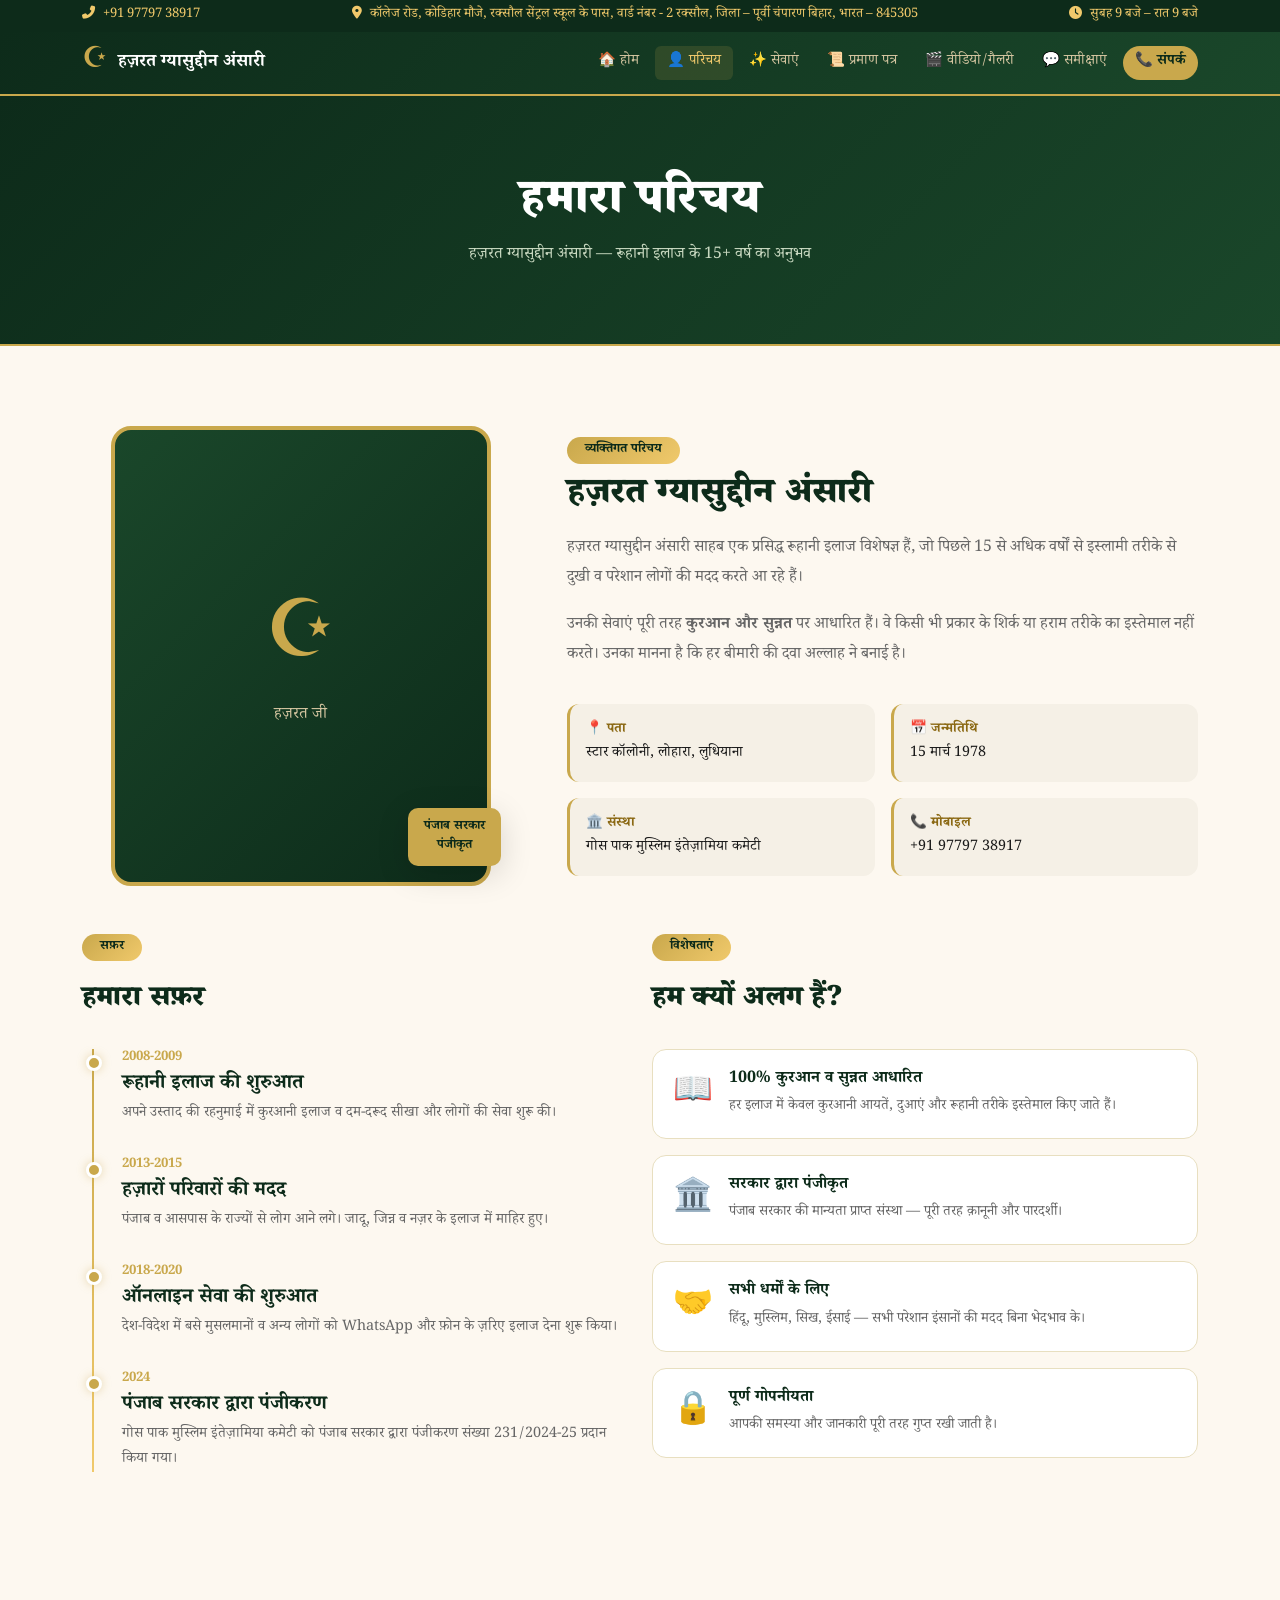
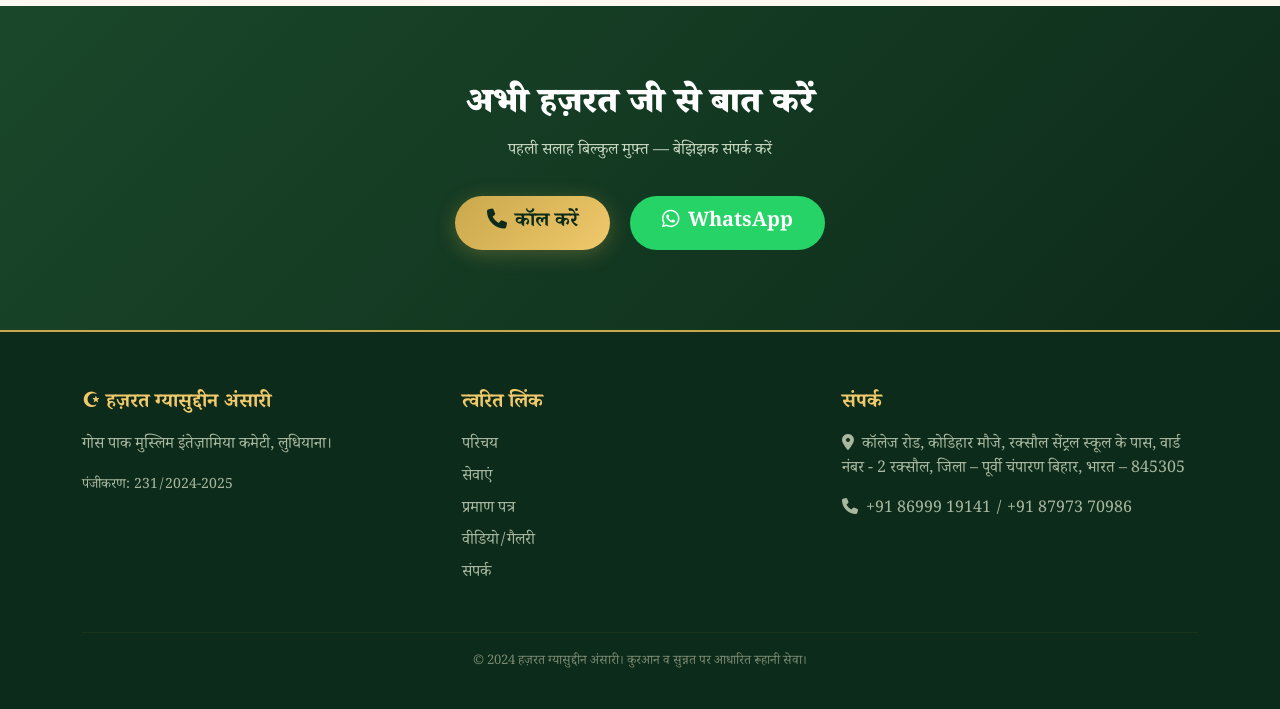
==== commit 16becccf: "address updated" ====
--- a/about.html
+++ b/about.html
@@ -14,7 +14,9 @@
 <div class="topbar">
   <div class="container d-flex justify-content-between align-items-center flex-wrap gap-2">
     <span><i class="fas fa-phone-alt me-2"></i>+91 97797 38917</span>
-    <span><i class="fas fa-map-marker-alt me-2"></i>कॉलेज रोड, रक्सौल, रेलवे कॉलोनी के पास, वार्ड नं. 2, रक्सौल सेंट्रल स्कूल के पास, रक्सौल, पूर्वी चम्पारण, बिहार – 845305, भारत</span>
+    <span><i class="fas fa-map-marker-alt me-2"></i>कॉलेज रोड, कोडिहार मौजे, रक्सौल सेंट्रल स्कूल के पास, वार्ड नंबर - 2
+रक्सौल, जिला – पूर्वी चंपारण
+बिहार, भारत – 845305</span>
     <span><i class="fas fa-clock me-2"></i>सुबह 9 बजे – रात 9 बजे</span>
   </div>
 </div>
@@ -169,7 +171,7 @@
     <div class="row g-4">
       <div class="col-md-4"><h5>☪ हज़रत ग्यासुद्दीन अंसारी</h5><p>गोस पाक मुस्लिम इंतेज़ामिया कमेटी, लुधियाना।</p><p><small>पंजीकरण: 231/2024-2025</small></p></div>
       <div class="col-md-4"><h5>त्वरित लिंक</h5><ul class="footer-links"><li><a href="about.html">परिचय</a></li><li><a href="services.html">सेवाएं</a></li><li><a href="certificate.html">प्रमाण पत्र</a></li><li><a href="gallery.html">वीडियो/गैलरी</a></li><li><a href="contact.html">संपर्क</a></li></ul></div>
-      <div class="col-md-4"><h5>संपर्क</h5><p><i class="fas fa-map-marker-alt me-2"></i>कॉलेज रोड, रक्सौल, रेलवे कॉलोनी के पास, वार्ड नं. 2, रक्सौल सेंट्रल स्कूल के पास, रक्सौल, पूर्वी चम्पारण, बिहार – 845305, भारत</p><p><i class="fas fa-phone me-2"></i>+91 86999 19141 / +91 87973 70986</p></div>
+      <div class="col-md-4"><h5>संपर्क</h5><p><i class="fas fa-map-marker-alt me-2"></i>कॉलेज रोड, कोडिहार मौजे, रक्सौल सेंट्रल स्कूल के पास, वार्ड नंबर - 2 रक्सौल, जिला – पूर्वी चंपारण बिहार, भारत – 845305</p><p><i class="fas fa-phone me-2"></i>+91 86999 19141 / +91 87973 70986</p></div>
     </div>
     <hr class="footer-hr"><p class="text-center footer-copy">© 2024 हज़रत ग्यासुद्दीन अंसारी। कुरआन व सुन्नत पर आधारित रूहानी सेवा।</p>
   </div>
--- a/style.css
+++ b/style.css
@@ -550,12 +550,28 @@
   min-height: 70vh;
   display: flex; align-items: center; justify-content: center;
   position: relative;
-  background-size: contain; background-position: center; background-repeat: no-repeat;
+  background-size: cover; background-position: center; background-repeat: no-repeat;
   background-color: #0d2b1a;
 }
 .cs1 { background-image: url('Gallary/photo1.jpeg'); }
 .cs2 { background-image: url('Gallary/photo2.jpeg'); }
 .cs3 { background-image: url('Gallary/photo3.jpeg'); }
+
+/* mobile hero background: preserve entire image without stretching */
+@media (max-width: 480px) {
+  .carousel-slide { background-size: contain; min-height: 55vh; }
+}
+
+.photo-frame img { width: 100%; height: 100%; object-fit: cover; }
+.photo-frame { height: 240px; }
+
+@media (max-width: 768px) {
+  .photo-frame { height: 170px; }
+}
+
+@media (max-width: 480px) {
+  .photo-frame { height: 140px; }
+}
 .cs4 { background: linear-gradient(135deg, #2b1a0d 0%, #3a2a1a 100%); }
 .cs5 { background: linear-gradient(135deg, #0d2b20 0%, #1a3a2d 100%); }
 .carousel-slide::before {
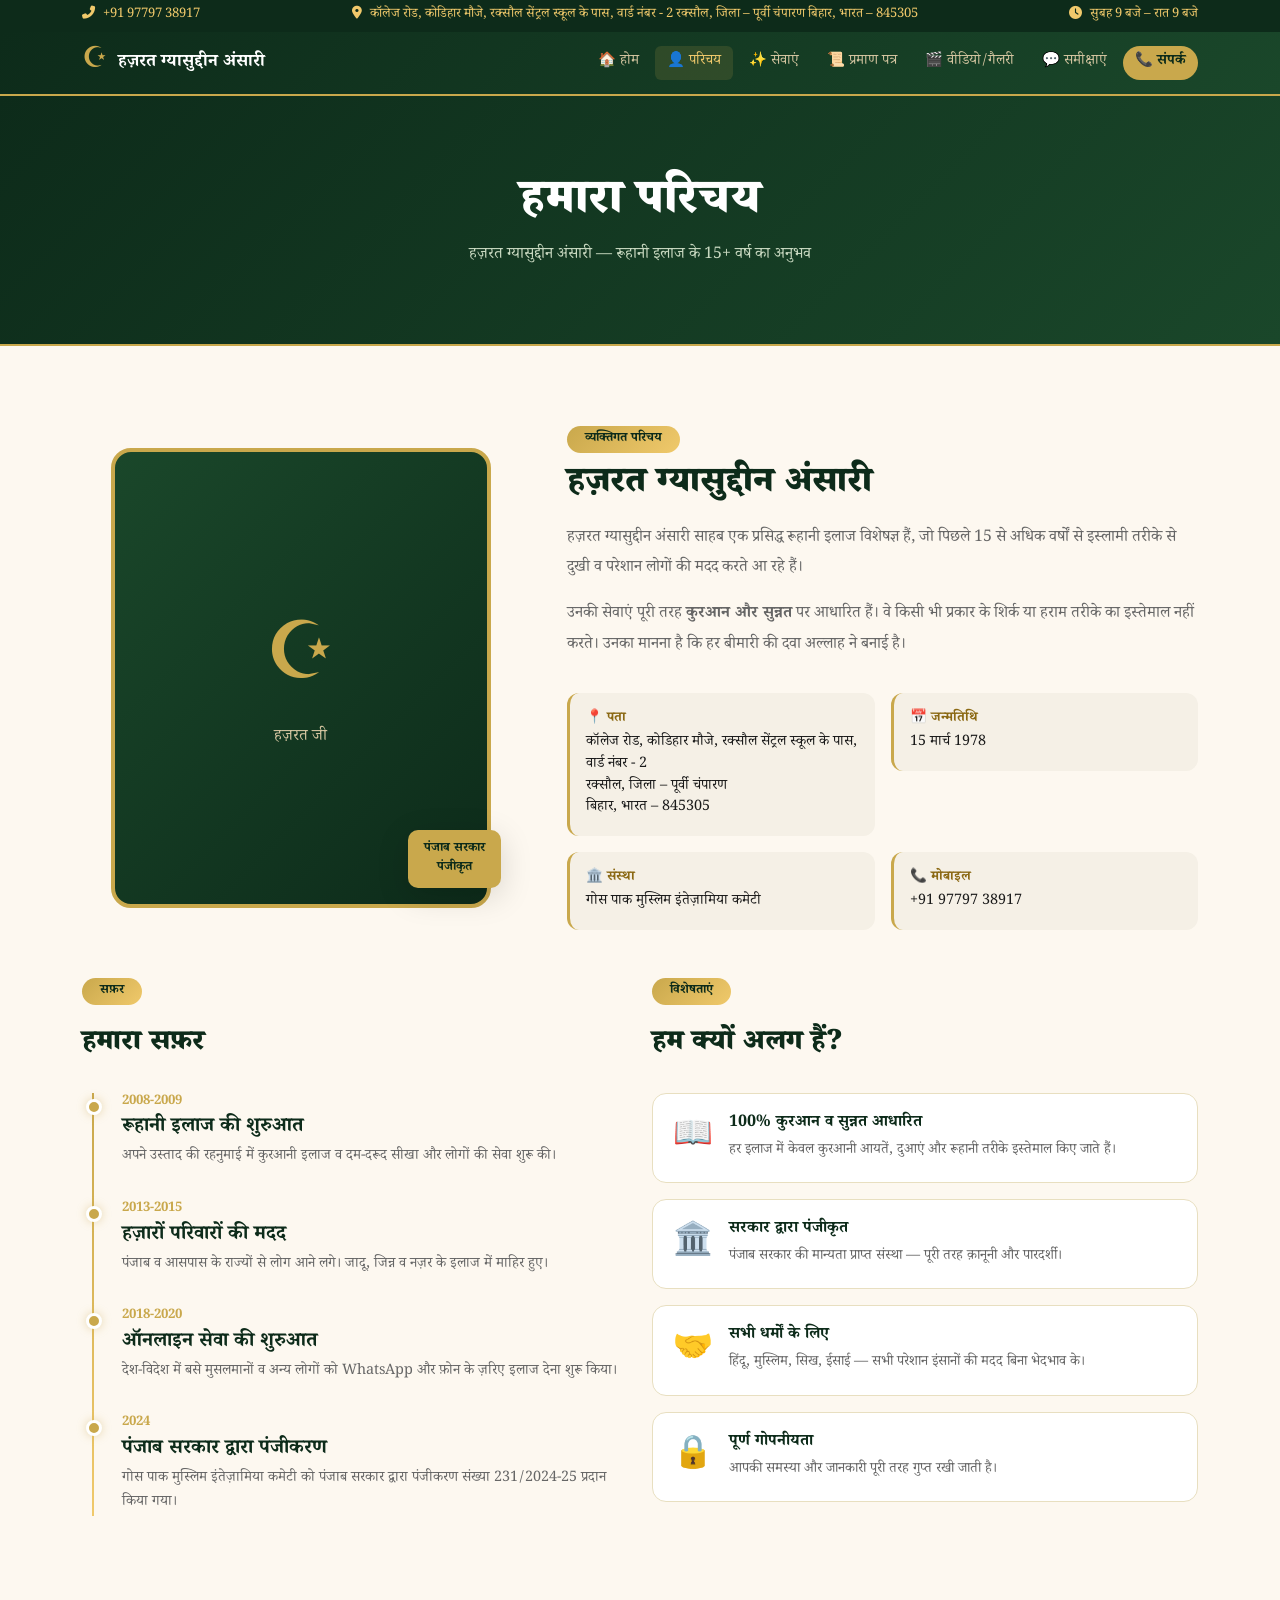
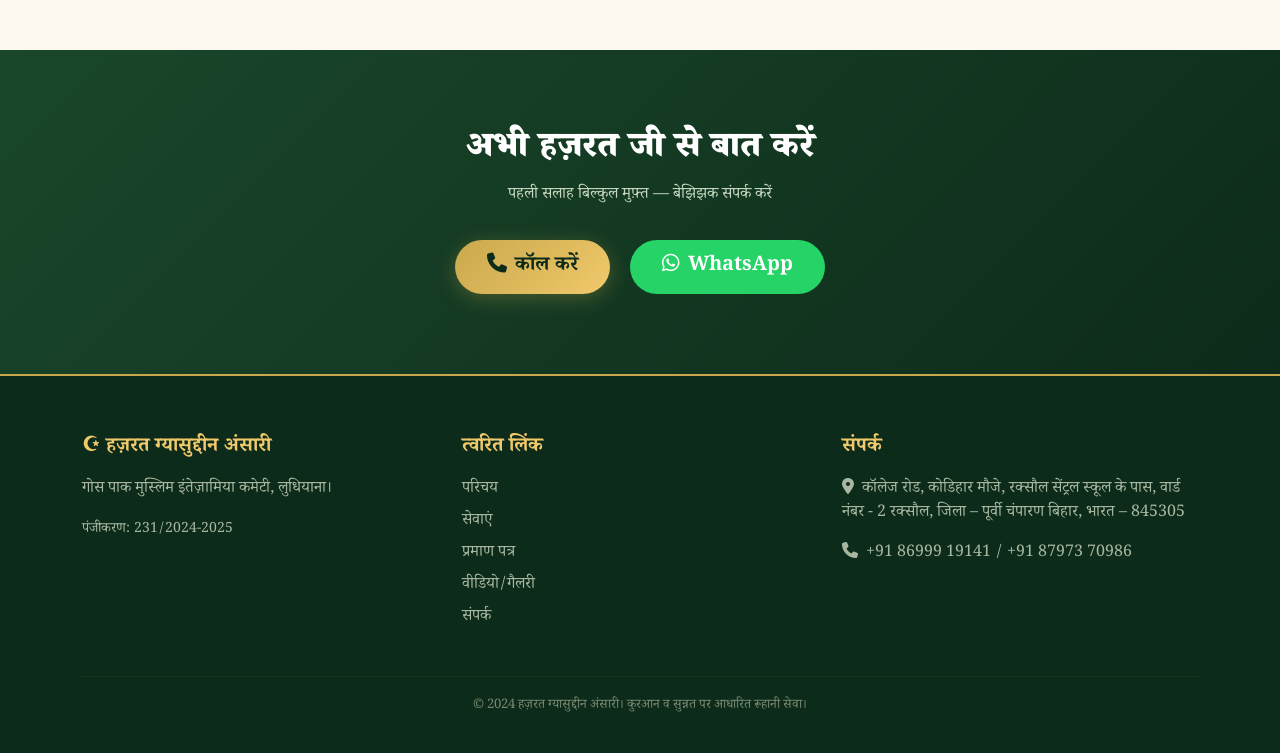
==== commit 697afc92: "updated address" ====
--- a/about.html
+++ b/about.html
@@ -66,7 +66,7 @@
           <div class="col-sm-6">
             <div style="background:#f5f0e6; border-radius:12px; padding:16px; border-left:3px solid var(--gold);">
               <div style="color:var(--gold-dark); font-weight:700; font-size:0.85rem;">📍 पता</div>
-              <div style="color:var(--text-dark); font-size:0.9rem; margin-top:4px;">स्टार कॉलोनी, लोहारा, लुधियाना</div>
+              <div style="color:var(--text-dark); font-size:0.9rem; margin-top:4px;">कॉलेज रोड, कोडिहार मौजे, रक्सौल सेंट्रल स्कूल के पास, वार्ड नंबर - 2<br>रक्सौल, जिला – पूर्वी चंपारण<br>बिहार, भारत – 845305</div>
             </div>
           </div>
           <div class="col-sm-6">
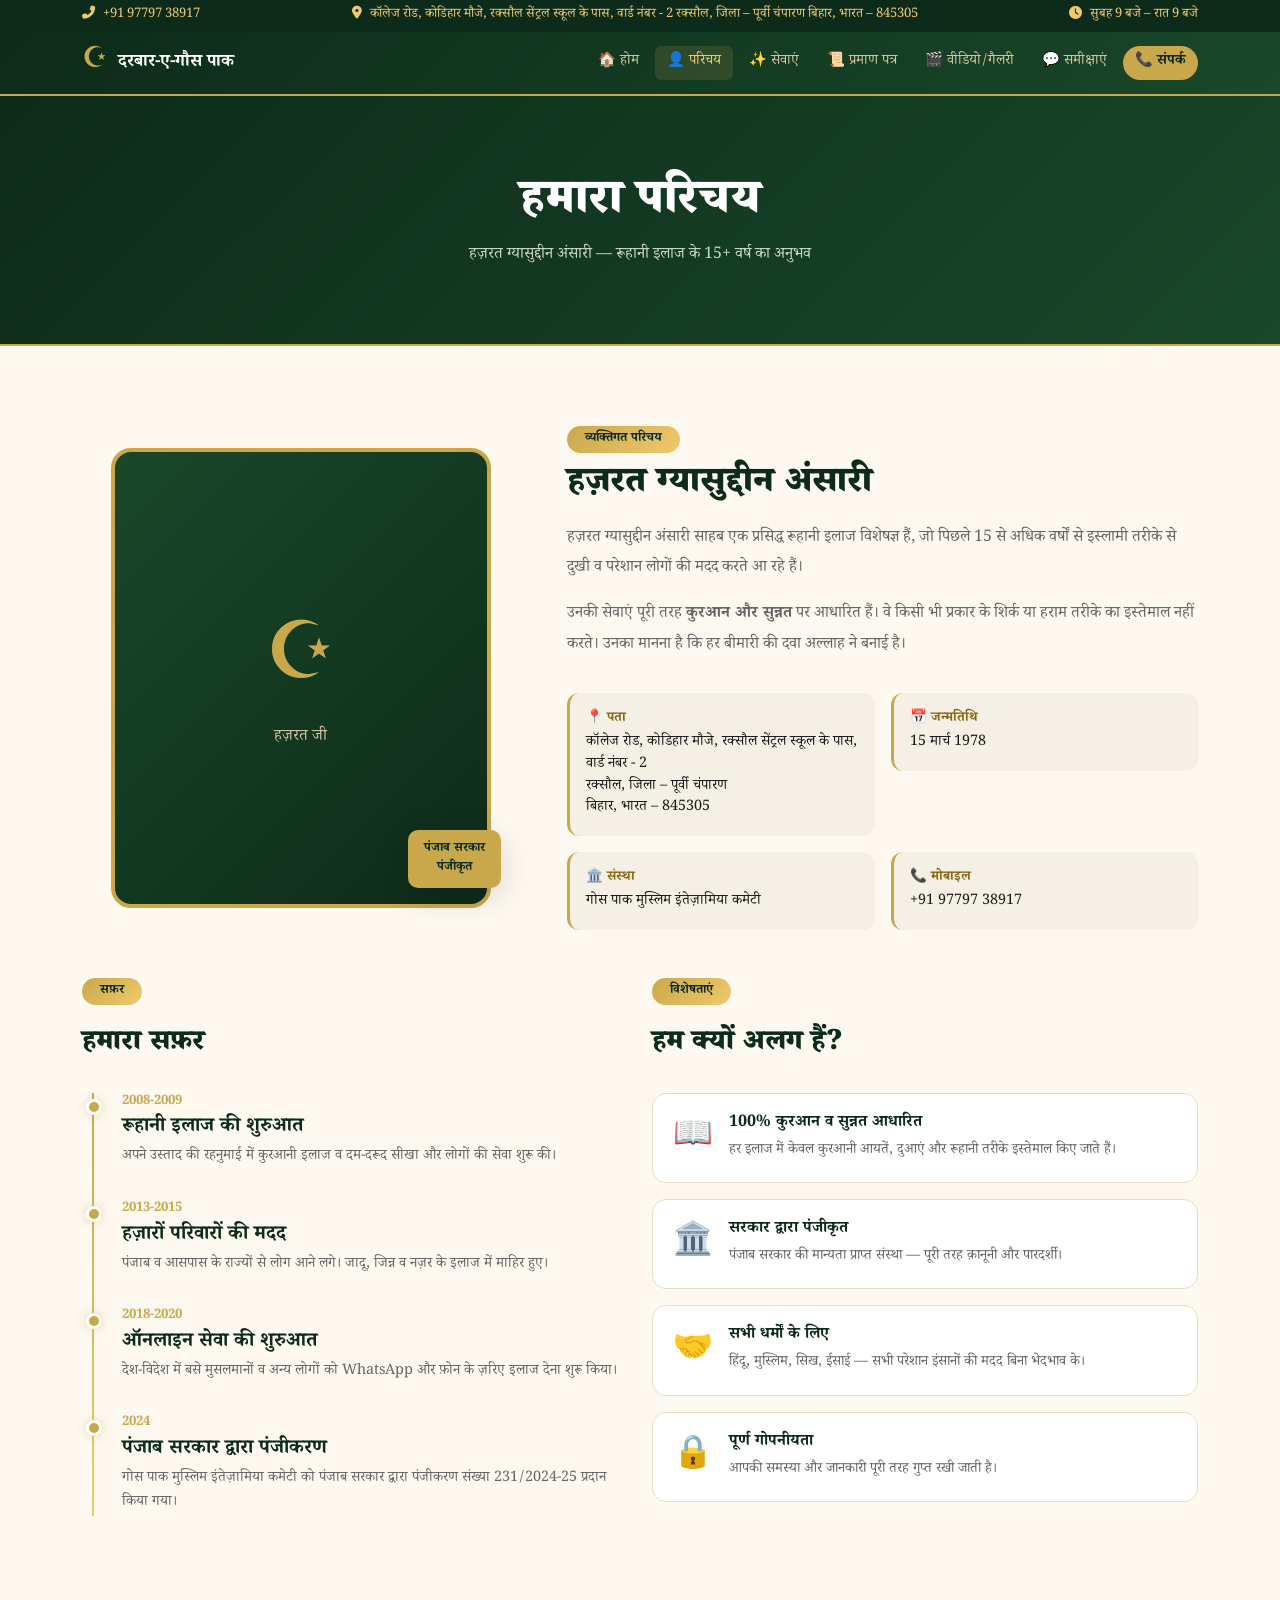
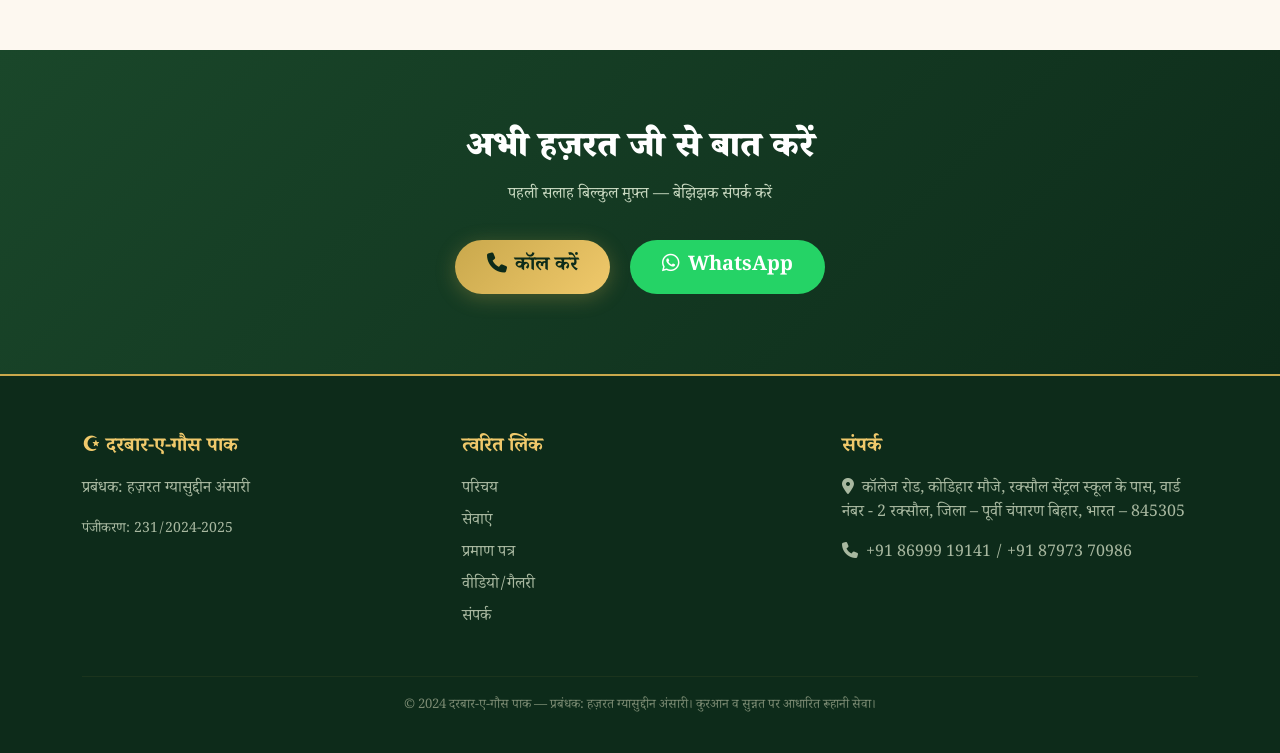
==== commit 6393b41a: "updated brand name" ====
--- a/about.html
+++ b/about.html
@@ -3,7 +3,7 @@
 <head>
 <meta charset="UTF-8">
 <meta name="viewport" content="width=device-width, initial-scale=1.0">
-<title>परिचय — हज़रत ग्यासुद्दीन अंसारी</title>
+<title>परिचय — दरबार-ए-गौस पाक</title>
 <link href="https://fonts.googleapis.com/css2?family=Noto+Nastaliq+Urdu&family=Noto+Serif+Devanagari:wght@400;600;700;900&family=Cinzel+Decorative:wght@400;700&display=swap" rel="stylesheet">
 <link rel="stylesheet" href="https://cdn.jsdelivr.net/npm/bootstrap@5.3.0/dist/css/bootstrap.min.css">
 <link rel="stylesheet" href="https://cdnjs.cloudflare.com/ajax/libs/font-awesome/6.4.0/css/all.min.css">
@@ -22,7 +22,7 @@
 </div>
 <nav class="navbar navbar-expand-lg sticky-top main-nav">
   <div class="container">
-    <a class="navbar-brand" href="index.html"><span class="brand-arabic">☪</span><span class="brand-text">हज़रत ग्यासुद्दीन अंसारी</span></a>
+    <a class="navbar-brand" href="index.html"><span class="brand-arabic">☪</span><span class="brand-text">दरबार-ए-गौस पाक</span></a>
     <button class="navbar-toggler" type="button" data-bs-toggle="collapse" data-bs-target="#navMenu"><span class="navbar-toggler-icon"></span></button>
     <div class="collapse navbar-collapse" id="navMenu">
       <ul class="navbar-nav ms-auto gap-1">
@@ -169,11 +169,11 @@
 <footer class="main-footer">
   <div class="container">
     <div class="row g-4">
-      <div class="col-md-4"><h5>☪ हज़रत ग्यासुद्दीन अंसारी</h5><p>गोस पाक मुस्लिम इंतेज़ामिया कमेटी, लुधियाना।</p><p><small>पंजीकरण: 231/2024-2025</small></p></div>
+      <div class="col-md-4"><h5>☪ दरबार-ए-गौस पाक</h5><p>प्रबंधक: हज़रत ग्यासुद्दीन अंसारी</p><p><small>पंजीकरण: 231/2024-2025</small></p></div>
       <div class="col-md-4"><h5>त्वरित लिंक</h5><ul class="footer-links"><li><a href="about.html">परिचय</a></li><li><a href="services.html">सेवाएं</a></li><li><a href="certificate.html">प्रमाण पत्र</a></li><li><a href="gallery.html">वीडियो/गैलरी</a></li><li><a href="contact.html">संपर्क</a></li></ul></div>
       <div class="col-md-4"><h5>संपर्क</h5><p><i class="fas fa-map-marker-alt me-2"></i>कॉलेज रोड, कोडिहार मौजे, रक्सौल सेंट्रल स्कूल के पास, वार्ड नंबर - 2 रक्सौल, जिला – पूर्वी चंपारण बिहार, भारत – 845305</p><p><i class="fas fa-phone me-2"></i>+91 86999 19141 / +91 87973 70986</p></div>
     </div>
-    <hr class="footer-hr"><p class="text-center footer-copy">© 2024 हज़रत ग्यासुद्दीन अंसारी। कुरआन व सुन्नत पर आधारित रूहानी सेवा।</p>
+    <hr class="footer-hr"><p class="text-center footer-copy">© 2024 दरबार-ए-गौस पाक — प्रबंधक: हज़रत ग्यासुद्दीन अंसारी। कुरआन व सुन्नत पर आधारित रूहानी सेवा।</p>
   </div>
 </footer>
 <script src="https://cdn.jsdelivr.net/npm/bootstrap@5.3.0/dist/js/bootstrap.bundle.min.js"></script>
